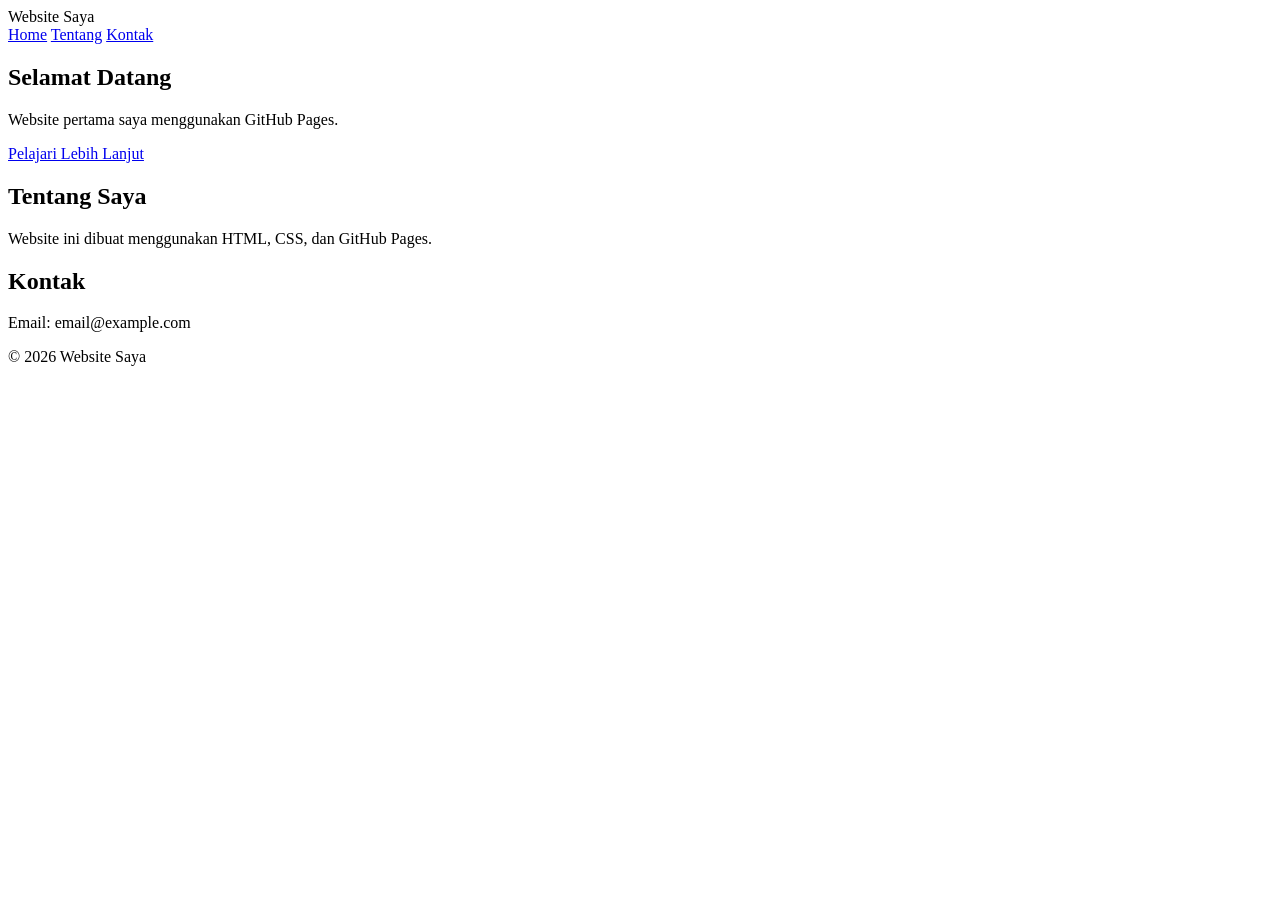
==== index.html @ 7f8ffedd "Add contact section and hero content to index.html" ====
<!DOCTYPE html> 
<html lang="id"> 
<head>    
  <meta charset="UTF-8">    
  <meta name="viewport"          content="width=device-width, initial-scale=1.0">    
  <title>Website Saya</title>    
  <link rel="stylesheet" href="style.css"> 
</head> 
  <body> 
    <header>    
      <nav class="navbar">        
        <div class="logo">Website Saya</div>        
        <div class="menu">            
          <a href="#home">Home</a>            
          <a href="#about">Tentang</a>
 <a href="#contact">Kontak</a>        
        </div>    
      </nav> 
    </header> 
    <section id="home" class="hero">    
      <div class="hero-content">        
        <h1>Selamat Datang</h1>        
        <p>Website pertama saya menggunakan GitHub Pages.</p>        
        <a href="#about" class="button">Pelajari Lebih Lanjut</a>    
      </div> </section> <section id="about" class="section">    
        <h2>Tentang Saya</h2>    
        <p>Website ini dibuat menggunakan HTML, CSS, dan GitHub Pages.</p> 
      </section> <section id="contact" class="section">    
        <h2>Kontak</h2>    
        <p>Email: email@example.com</p> 
      </section> 
    <footer>    
      <p>© 2026 Website Saya</p> 
    </footer> 
  </body> 
</html>
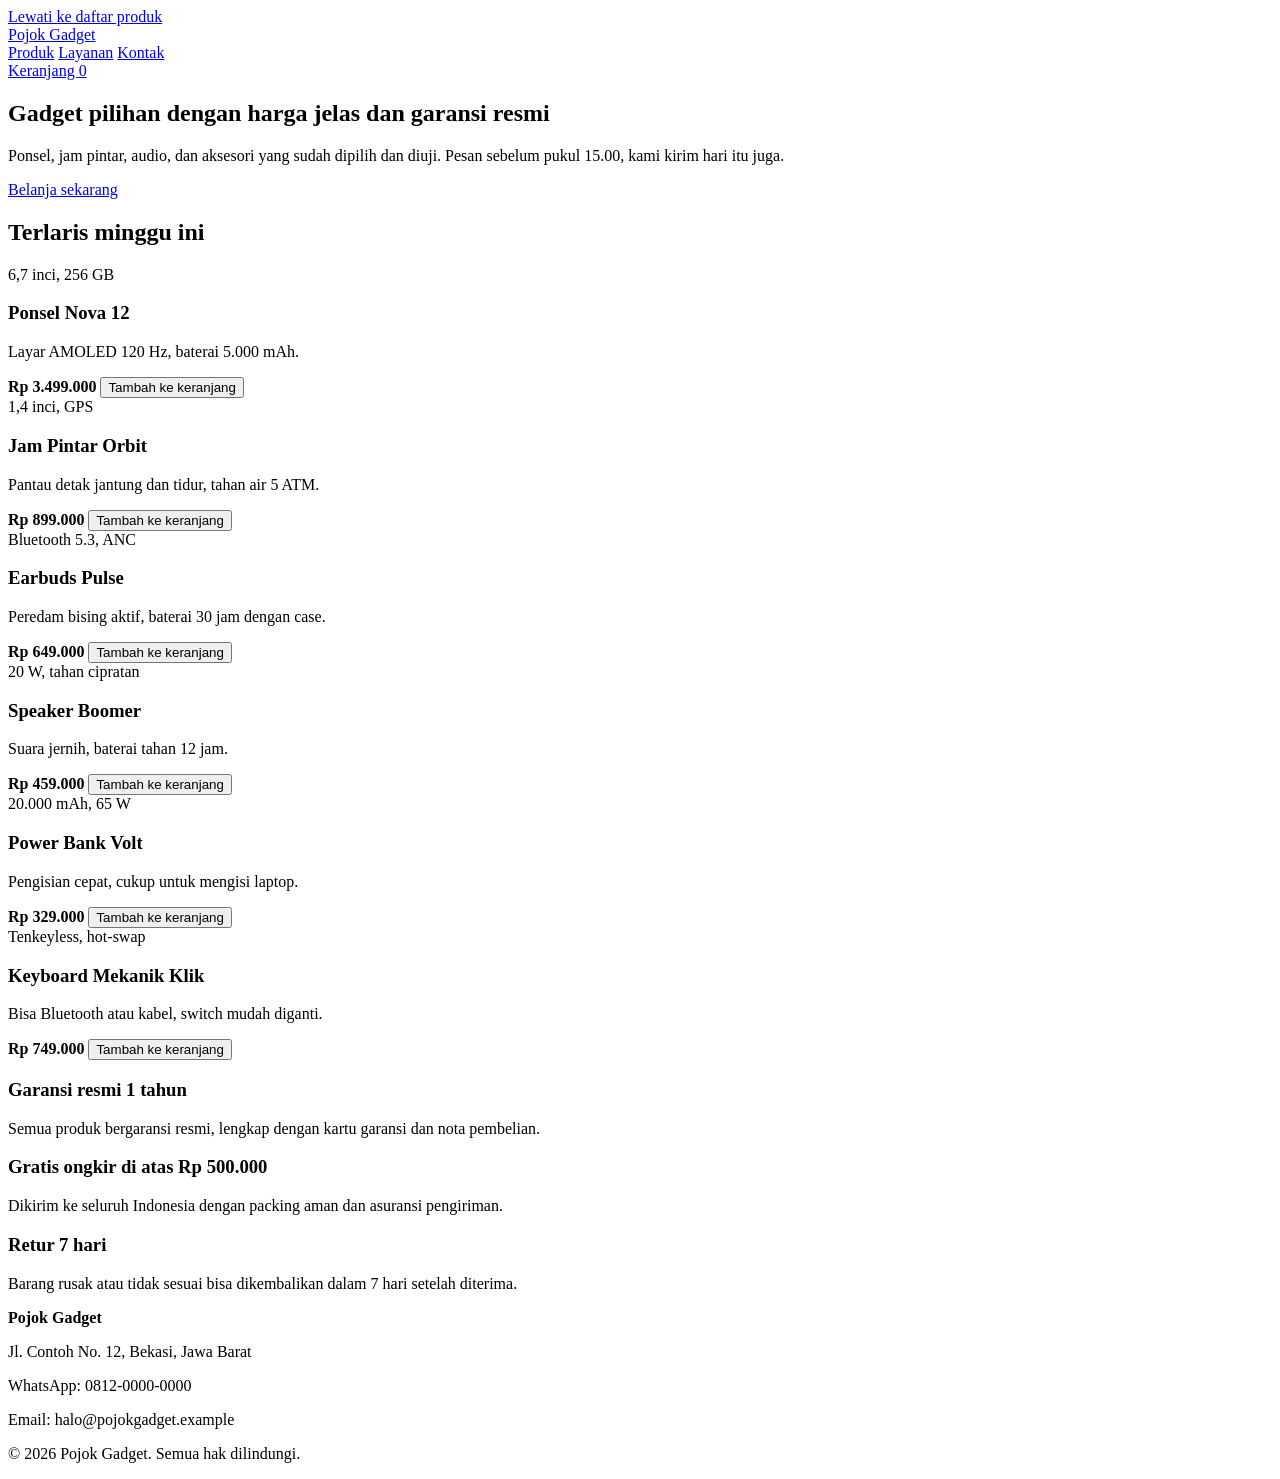
==== commit ebfe89f8: "Revamp index.html for Pojok Gadget online store Updated the website from 'Website Saya' to 'Pojok Ga" ====
--- a/index.html
+++ b/index.html
@@ -1,36 +1,135 @@
-<!DOCTYPE html> 
-<html lang="id"> 
-<head>    
-  <meta charset="UTF-8">    
-  <meta name="viewport"          content="width=device-width, initial-scale=1.0">    
-  <title>Website Saya</title>    
-  <link rel="stylesheet" href="style.css"> 
-</head> 
-  <body> 
-    <header>    
-      <nav class="navbar">        
-        <div class="logo">Website Saya</div>        
-        <div class="menu">            
-          <a href="#home">Home</a>            
-          <a href="#about">Tentang</a>
- <a href="#contact">Kontak</a>        
-        </div>    
-      </nav> 
-    </header> 
-    <section id="home" class="hero">    
-      <div class="hero-content">        
-        <h1>Selamat Datang</h1>        
-        <p>Website pertama saya menggunakan GitHub Pages.</p>        
-        <a href="#about" class="button">Pelajari Lebih Lanjut</a>    
-      </div> </section> <section id="about" class="section">    
-        <h2>Tentang Saya</h2>    
-        <p>Website ini dibuat menggunakan HTML, CSS, dan GitHub Pages.</p> 
-      </section> <section id="contact" class="section">    
-        <h2>Kontak</h2>    
-        <p>Email: email@example.com</p> 
-      </section> 
-    <footer>    
-      <p>© 2026 Website Saya</p> 
-    </footer> 
-  </body> 
+<!DOCTYPE html>
+<html lang="id">
+<head>
+  <meta charset="UTF-8">
+  <meta name="viewport" content="width=device-width, initial-scale=1">
+  <title>Pojok Gadget – Toko Gadget Online Bergaransi Resmi</title>
+  <meta name="description" content="Toko online ponsel, jam pintar, audio, dan aksesori. Harga jelas, garansi resmi, dikirim di hari yang sama.">
+  <link rel="preconnect" href="https://fonts.googleapis.com">
+  <link rel="preconnect" href="https://fonts.gstatic.com" crossorigin>
+  <link href="https://fonts.googleapis.com/css2?family=Bricolage+Grotesque:opsz,wght@12..96,400;12..96,600;12..96,800&display=swap" rel="stylesheet">
+  <link rel="stylesheet" href="style.css">
+</head>
+<body>
+  <a class="skip" href="#produk">Lewati ke daftar produk</a>
+
+  <header class="topbar">
+    <a class="brand" href="#">Pojok Gadget</a>
+    <nav aria-label="Menu utama">
+      <a href="#produk">Produk</a>
+      <a href="#layanan">Layanan</a>
+      <a href="#kontak">Kontak</a>
+    </nav>
+    <a class="cart" href="#">Keranjang <span>0</span></a>
+  </header>
+
+  <main>
+    <section class="hero">
+      <div class="hero-text">
+        <h1>Gadget pilihan dengan harga jelas dan garansi resmi</h1>
+        <p>Ponsel, jam pintar, audio, dan aksesori yang sudah dipilih dan diuji. Pesan sebelum pukul 15.00, kami kirim hari itu juga.</p>
+        <a class="btn" href="#produk">Belanja sekarang</a>
+      </div>
+      <div class="hero-devices" aria-hidden="true">
+        <div class="hd d1"></div>
+        <div class="hd d2"></div>
+        <div class="hd d3"></div>
+      </div>
+    </section>
+
+    <section class="catalog" id="produk">
+      <h2>Terlaris minggu ini</h2>
+      <div class="grid">
+
+        <article class="product">
+          <div class="shot" style="--c: var(--cobalt)"><div class="dev tall" aria-hidden="true"></div><span>6,7 inci, 256 GB</span></div>
+          <h3>Ponsel Nova 12</h3>
+          <p class="notes">Layar AMOLED 120 Hz, baterai 5.000 mAh.</p>
+          <div class="buy">
+            <strong class="price">Rp 3.499.000</strong>
+            <button class="add" type="button">Tambah ke keranjang</button>
+          </div>
+        </article>
+
+        <article class="product">
+          <div class="shot" style="--c: var(--mint)"><div class="dev round" aria-hidden="true"></div><span>1,4 inci, GPS</span></div>
+          <h3>Jam Pintar Orbit</h3>
+          <p class="notes">Pantau detak jantung dan tidur, tahan air 5 ATM.</p>
+          <div class="buy">
+            <strong class="price">Rp 899.000</strong>
+            <button class="add" type="button">Tambah ke keranjang</button>
+          </div>
+        </article>
+
+        <article class="product">
+          <div class="shot" style="--c: var(--amber)"><div class="dev round" aria-hidden="true"></div><span>Bluetooth 5.3, ANC</span></div>
+          <h3>Earbuds Pulse</h3>
+          <p class="notes">Peredam bising aktif, baterai 30 jam dengan case.</p>
+          <div class="buy">
+            <strong class="price">Rp 649.000</strong>
+            <button class="add" type="button">Tambah ke keranjang</button>
+          </div>
+        </article>
+
+        <article class="product">
+          <div class="shot" style="--c: var(--rose)"><div class="dev round" aria-hidden="true"></div><span>20 W, tahan cipratan</span></div>
+          <h3>Speaker Boomer</h3>
+          <p class="notes">Suara jernih, baterai tahan 12 jam.</p>
+          <div class="buy">
+            <strong class="price">Rp 459.000</strong>
+            <button class="add" type="button">Tambah ke keranjang</button>
+          </div>
+        </article>
+
+        <article class="product">
+          <div class="shot" style="--c: var(--silver)"><div class="dev wide" aria-hidden="true"></div><span>20.000 mAh, 65 W</span></div>
+          <h3>Power Bank Volt</h3>
+          <p class="notes">Pengisian cepat, cukup untuk mengisi laptop.</p>
+          <div class="buy">
+            <strong class="price">Rp 329.000</strong>
+            <button class="add" type="button">Tambah ke keranjang</button>
+          </div>
+        </article>
+
+        <article class="product">
+          <div class="shot" style="--c: var(--slate)"><div class="dev wide" aria-hidden="true"></div><span>Tenkeyless, hot-swap</span></div>
+          <h3>Keyboard Mekanik Klik</h3>
+          <p class="notes">Bisa Bluetooth atau kabel, switch mudah diganti.</p>
+          <div class="buy">
+            <strong class="price">Rp 749.000</strong>
+            <button class="add" type="button">Tambah ke keranjang</button>
+          </div>
+        </article>
+
+      </div>
+    </section>
+
+    <section class="services" id="layanan">
+      <div>
+        <h3>Garansi resmi 1 tahun</h3>
+        <p>Semua produk bergaransi resmi, lengkap dengan kartu garansi dan nota pembelian.</p>
+      </div>
+      <div>
+        <h3>Gratis ongkir di atas Rp 500.000</h3>
+        <p>Dikirim ke seluruh Indonesia dengan packing aman dan asuransi pengiriman.</p>
+      </div>
+      <div>
+        <h3>Retur 7 hari</h3>
+        <p>Barang rusak atau tidak sesuai bisa dikembalikan dalam 7 hari setelah diterima.</p>
+      </div>
+    </section>
+  </main>
+
+  <footer class="footer" id="kontak">
+    <div>
+      <strong>Pojok Gadget</strong>
+      <p>Jl. Contoh No. 12, Bekasi, Jawa Barat</p>
+    </div>
+    <div>
+      <p>WhatsApp: 0812-0000-0000</p>
+      <p>Email: halo@pojokgadget.example</p>
+    </div>
+    <p class="copy">© 2026 Pojok Gadget. Semua hak dilindungi.</p>
+  </footer>
+</body>
 </html>
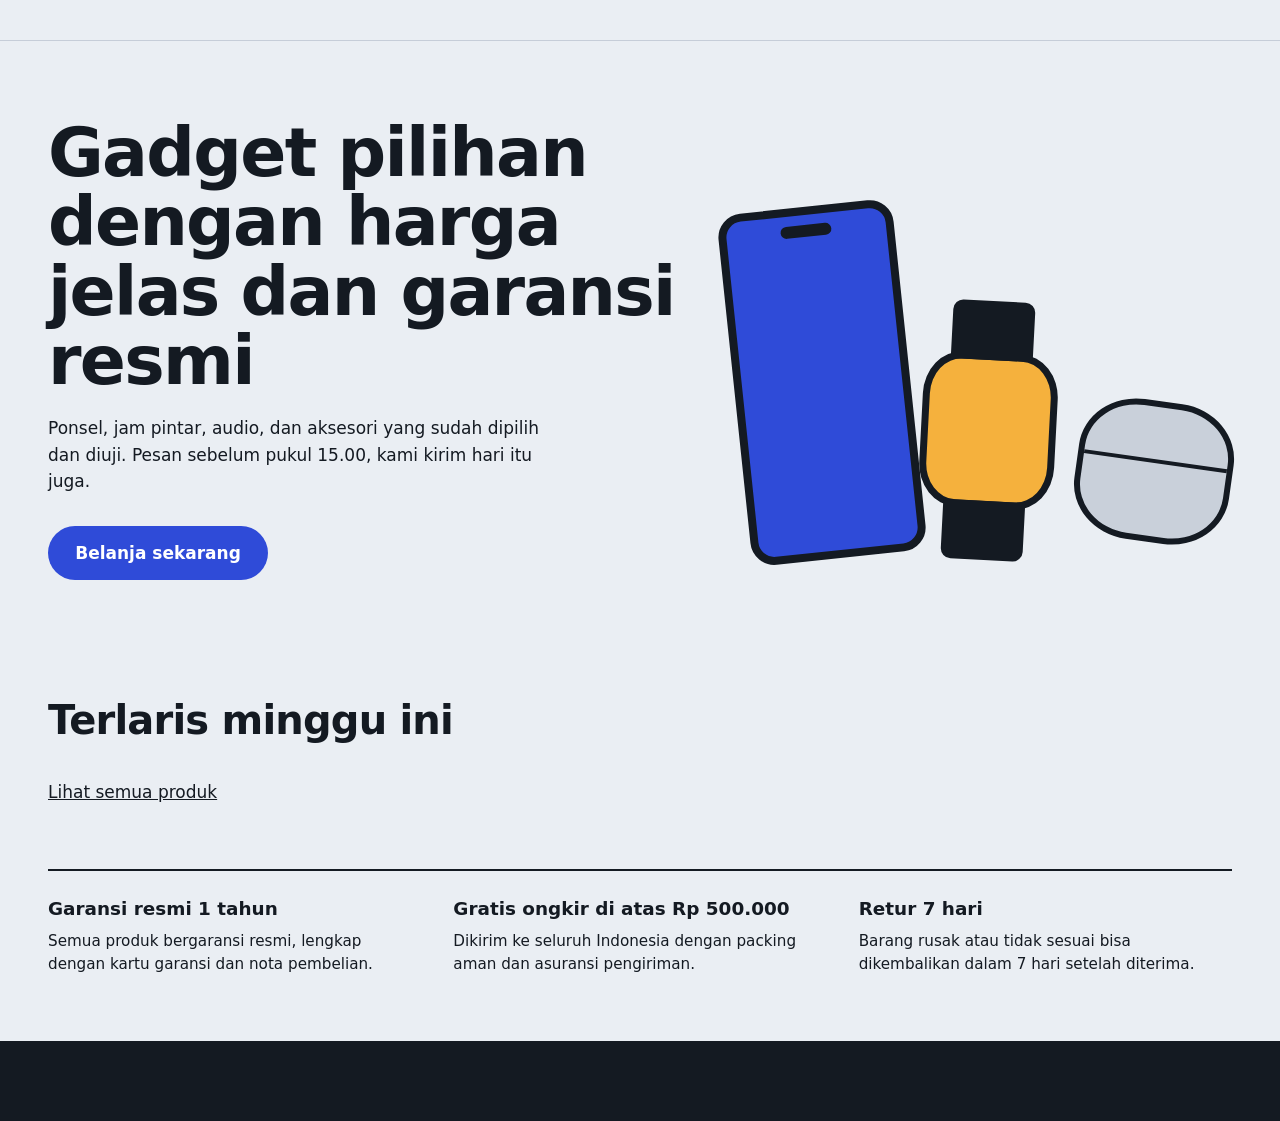
==== commit f0d8aa4f: "Refactor index.html structure and update links Updated the HTML structure by modifying the header, b" ====
--- a/index.html
+++ b/index.html
@@ -9,26 +9,17 @@
   <link rel="preconnect" href="https://fonts.gstatic.com" crossorigin>
   <link href="https://fonts.googleapis.com/css2?family=Bricolage+Grotesque:opsz,wght@12..96,400;12..96,600;12..96,800&display=swap" rel="stylesheet">
   <link rel="stylesheet" href="style.css">
+  <script src="script.js" defer></script>
 </head>
-<body>
-  <a class="skip" href="#produk">Lewati ke daftar produk</a>
-
-  <header class="topbar">
-    <a class="brand" href="#">Pojok Gadget</a>
-    <nav aria-label="Menu utama">
-      <a href="#produk">Produk</a>
-      <a href="#layanan">Layanan</a>
-      <a href="#kontak">Kontak</a>
-    </nav>
-    <a class="cart" href="#">Keranjang <span>0</span></a>
-  </header>
+<body data-page="home">
+  <header class="topbar" id="site-header"></header>
 
   <main>
     <section class="hero">
       <div class="hero-text">
         <h1>Gadget pilihan dengan harga jelas dan garansi resmi</h1>
         <p>Ponsel, jam pintar, audio, dan aksesori yang sudah dipilih dan diuji. Pesan sebelum pukul 15.00, kami kirim hari itu juga.</p>
-        <a class="btn" href="#produk">Belanja sekarang</a>
+        <a class="btn" href="produk.html">Belanja sekarang</a>
       </div>
       <div class="hero-devices" aria-hidden="true">
         <div class="hd d1"></div>
@@ -37,74 +28,15 @@
       </div>
     </section>
 
-    <section class="catalog" id="produk">
-      <h2>Terlaris minggu ini</h2>
-      <div class="grid">
-
-        <article class="product">
-          <div class="shot" style="--c: var(--cobalt)"><div class="dev tall" aria-hidden="true"></div><span>6,7 inci, 256 GB</span></div>
-          <h3>Ponsel Nova 12</h3>
-          <p class="notes">Layar AMOLED 120 Hz, baterai 5.000 mAh.</p>
-          <div class="buy">
-            <strong class="price">Rp 3.499.000</strong>
-            <button class="add" type="button">Tambah ke keranjang</button>
-          </div>
-        </article>
-
-        <article class="product">
-          <div class="shot" style="--c: var(--mint)"><div class="dev round" aria-hidden="true"></div><span>1,4 inci, GPS</span></div>
-          <h3>Jam Pintar Orbit</h3>
-          <p class="notes">Pantau detak jantung dan tidur, tahan air 5 ATM.</p>
-          <div class="buy">
-            <strong class="price">Rp 899.000</strong>
-            <button class="add" type="button">Tambah ke keranjang</button>
-          </div>
-        </article>
-
-        <article class="product">
-          <div class="shot" style="--c: var(--amber)"><div class="dev round" aria-hidden="true"></div><span>Bluetooth 5.3, ANC</span></div>
-          <h3>Earbuds Pulse</h3>
-          <p class="notes">Peredam bising aktif, baterai 30 jam dengan case.</p>
-          <div class="buy">
-            <strong class="price">Rp 649.000</strong>
-            <button class="add" type="button">Tambah ke keranjang</button>
-          </div>
-        </article>
-
-        <article class="product">
-          <div class="shot" style="--c: var(--rose)"><div class="dev round" aria-hidden="true"></div><span>20 W, tahan cipratan</span></div>
-          <h3>Speaker Boomer</h3>
-          <p class="notes">Suara jernih, baterai tahan 12 jam.</p>
-          <div class="buy">
-            <strong class="price">Rp 459.000</strong>
-            <button class="add" type="button">Tambah ke keranjang</button>
-          </div>
-        </article>
-
-        <article class="product">
-          <div class="shot" style="--c: var(--silver)"><div class="dev wide" aria-hidden="true"></div><span>20.000 mAh, 65 W</span></div>
-          <h3>Power Bank Volt</h3>
-          <p class="notes">Pengisian cepat, cukup untuk mengisi laptop.</p>
-          <div class="buy">
-            <strong class="price">Rp 329.000</strong>
-            <button class="add" type="button">Tambah ke keranjang</button>
-          </div>
-        </article>
-
-        <article class="product">
-          <div class="shot" style="--c: var(--slate)"><div class="dev wide" aria-hidden="true"></div><span>Tenkeyless, hot-swap</span></div>
-          <h3>Keyboard Mekanik Klik</h3>
-          <p class="notes">Bisa Bluetooth atau kabel, switch mudah diganti.</p>
-          <div class="buy">
-            <strong class="price">Rp 749.000</strong>
-            <button class="add" type="button">Tambah ke keranjang</button>
-          </div>
-        </article>
-
+    <section class="catalog">
+      <div class="section-head">
+        <h2>Terlaris minggu ini</h2>
+        <a class="more" href="produk.html">Lihat semua produk</a>
       </div>
+      <div class="grid" id="featured"></div>
     </section>
 
-    <section class="services" id="layanan">
+    <section class="services">
       <div>
         <h3>Garansi resmi 1 tahun</h3>
         <p>Semua produk bergaransi resmi, lengkap dengan kartu garansi dan nota pembelian.</p>
@@ -120,16 +52,6 @@
     </section>
   </main>
 
-  <footer class="footer" id="kontak">
-    <div>
-      <strong>Pojok Gadget</strong>
-      <p>Jl. Contoh No. 12, Bekasi, Jawa Barat</p>
-    </div>
-    <div>
-      <p>WhatsApp: 0812-0000-0000</p>
-      <p>Email: halo@pojokgadget.example</p>
-    </div>
-    <p class="copy">© 2026 Pojok Gadget. Semua hak dilindungi.</p>
-  </footer>
+  <footer class="footer" id="site-footer"></footer>
 </body>
 </html>
--- a/style.css
+++ b/style.css
@@ -0,0 +1,298 @@
+/* Warna utama: ganti di sini untuk mengubah tema seluruh halaman */
+:root {
+  --ink: #141a22;
+  --paper: #eaeef3;
+  --cobalt: #2f4bd8;
+  --mint: #8fd6c0;
+  --amber: #f5b13d;
+  --rose: #f2a7b8;
+  --silver: #c9d0da;
+  --slate: #5b6b85;
+  --line: #c6cdd8;
+  --pad: clamp(1rem, 4vw, 3rem);
+}
+
+* { box-sizing: border-box; margin: 0; }
+
+html { scroll-behavior: smooth; }
+
+body {
+  font-family: "Bricolage Grotesque", system-ui, -apple-system, "Segoe UI", sans-serif;
+  font-size: 1.0625rem;
+  line-height: 1.55;
+  background: var(--paper);
+  color: var(--ink);
+}
+
+a { color: inherit; }
+
+:focus-visible {
+  outline: 3px solid var(--cobalt);
+  outline-offset: 3px;
+}
+
+.skip {
+  position: absolute;
+  left: -999px;
+}
+.skip:focus {
+  left: 1rem;
+  top: 1rem;
+  z-index: 10;
+  padding: 0.5rem 1rem;
+  background: var(--ink);
+  color: var(--paper);
+}
+
+/* Header */
+.topbar {
+  display: flex;
+  flex-wrap: wrap;
+  align-items: center;
+  justify-content: space-between;
+  gap: 0.75rem 1.5rem;
+  padding: 1.25rem var(--pad);
+  border-bottom: 1px solid var(--line);
+}
+.brand {
+  font-size: 1.5rem;
+  font-weight: 800;
+  letter-spacing: -0.02em;
+  text-decoration: none;
+}
+.topbar nav {
+  display: flex;
+  gap: 1.5rem;
+}
+.topbar nav a { text-decoration: none; }
+.topbar nav a:hover { text-decoration: underline; text-underline-offset: 4px; }
+.cart {
+  padding: 0.5rem 1rem;
+  border-radius: 999px;
+  background: var(--ink);
+  color: var(--paper);
+  font-weight: 600;
+  text-decoration: none;
+}
+.cart span {
+  margin-left: 0.25rem;
+  padding: 0 0.5rem;
+  border-radius: 999px;
+  background: var(--amber);
+  color: var(--ink);
+}
+
+/* Hero */
+.hero {
+  display: grid;
+  grid-template-columns: 1.1fr 0.9fr;
+  align-items: center;
+  gap: 2rem;
+  padding: clamp(2rem, 6vw, 5rem) var(--pad);
+}
+.hero h1 {
+  max-width: 15ch;
+  font-size: clamp(2.25rem, 5.5vw, 4.25rem);
+  font-weight: 800;
+  line-height: 1.02;
+  letter-spacing: -0.025em;
+}
+.hero p {
+  max-width: 46ch;
+  margin: 1.25rem 0 2rem;
+}
+.btn {
+  display: inline-block;
+  padding: 0.85rem 1.7rem;
+  border-radius: 999px;
+  background: var(--cobalt);
+  color: #fff;
+  font-weight: 600;
+  text-decoration: none;
+}
+.btn:hover { background: #2239b3; }
+
+/* Perangkat di hero (digambar dengan CSS, tanpa gambar) */
+.hero-devices {
+  position: relative;
+  height: clamp(280px, 38vw, 420px);
+}
+.hd {
+  position: absolute;
+  background: var(--ink);
+}
+/* Ponsel */
+.d1 {
+  left: 4%;
+  bottom: 0;
+  width: 34%;
+  aspect-ratio: 9 / 18;
+  border: 8px solid var(--ink);
+  border-radius: 24px;
+  background: var(--cobalt);
+  transform: rotate(-6deg);
+}
+.d1::before {
+  content: "";
+  position: absolute;
+  top: 3%;
+  left: 50%;
+  width: 32%;
+  height: 3.5%;
+  border-radius: 999px;
+  background: var(--ink);
+  transform: translateX(-50%);
+}
+/* Jam pintar */
+.d2 {
+  left: 40%;
+  bottom: 12%;
+  z-index: 1;
+  width: 26%;
+  aspect-ratio: 1 / 1.15;
+  border: 7px solid var(--ink);
+  border-radius: 28%;
+  background: var(--amber);
+  transform: rotate(3deg);
+}
+.d2::before,
+.d2::after {
+  content: "";
+  position: absolute;
+  left: 16%;
+  right: 16%;
+  height: 42%;
+  background: var(--ink);
+}
+.d2::before { bottom: 100%; border-radius: 10px 10px 0 0; }
+.d2::after { top: 100%; border-radius: 0 0 10px 10px; }
+/* Case earbuds */
+.d3 {
+  right: 0;
+  bottom: 4%;
+  width: 30%;
+  aspect-ratio: 1.1 / 1;
+  border: 6px solid var(--ink);
+  border-radius: 38%;
+  background: var(--silver);
+  transform: rotate(8deg);
+}
+.d3::before {
+  content: "";
+  position: absolute;
+  inset: 40% 0 auto 0;
+  height: 4px;
+  background: var(--ink);
+}
+
+/* Panel produk */
+.shot {
+  position: relative;
+  display: grid;
+  place-items: center;
+  aspect-ratio: 1 / 1;
+  border-radius: 12px;
+  background: var(--c);
+  overflow: hidden;
+}
+.shot span {
+  position: absolute;
+  left: 0.9rem;
+  bottom: 0.9rem;
+  padding: 0.3rem 0.7rem;
+  border-radius: 4px;
+  background: var(--paper);
+  color: var(--ink);
+  font-size: 0.9rem;
+  font-weight: 800;
+}
+.dev {
+  background: var(--ink);
+  box-shadow: inset 0 0 0 4px rgba(255, 255, 255, 0.16);
+}
+.tall  { width: 32%; aspect-ratio: 9 / 18; border-radius: 16px; }
+.round { width: 44%; aspect-ratio: 1; border-radius: 50%; }
+.wide  { width: 62%; aspect-ratio: 2 / 1; border-radius: 12px; }
+
+/* Katalog */
+.catalog { padding: 2rem var(--pad) 4rem; }
+.catalog h2 {
+  margin-bottom: 1.75rem;
+  font-size: clamp(1.75rem, 3.5vw, 2.5rem);
+  font-weight: 800;
+  letter-spacing: -0.02em;
+}
+.grid {
+  display: grid;
+  grid-template-columns: repeat(auto-fill, minmax(250px, 1fr));
+  gap: 2.5rem 1.5rem;
+}
+.product h3 {
+  margin-top: 0.9rem;
+  font-size: 1.25rem;
+  font-weight: 800;
+}
+.notes {
+  min-height: 3em;
+  font-size: 0.95rem;
+  color: #46514f;
+}
+.buy {
+  display: flex;
+  align-items: center;
+  justify-content: space-between;
+  gap: 0.75rem;
+  margin-top: 0.75rem;
+}
+.price { font-size: 1.15rem; font-weight: 800; }
+.add {
+  padding: 0.5rem 1rem;
+  border: 2px solid var(--ink);
+  border-radius: 999px;
+  background: transparent;
+  color: var(--ink);
+  font: inherit;
+  font-size: 0.9rem;
+  font-weight: 600;
+  cursor: pointer;
+}
+.add:hover { background: var(--ink); color: var(--paper); }
+
+/* Layanan */
+.services {
+  display: grid;
+  grid-template-columns: repeat(3, 1fr);
+  gap: 2rem;
+  margin: 0 var(--pad);
+  padding: 1.5rem 0 4rem;
+  border-top: 2px solid var(--ink);
+}
+.services h3 { margin-bottom: 0.4rem; font-size: 1.15rem; font-weight: 800; }
+.services p { max-width: 38ch; font-size: 0.95rem; }
+
+/* Footer */
+.footer {
+  display: flex;
+  flex-wrap: wrap;
+  justify-content: space-between;
+  gap: 1.5rem 3rem;
+  padding: 2.5rem var(--pad);
+  background: var(--ink);
+  color: var(--paper);
+  font-size: 0.95rem;
+}
+.footer strong { font-size: 1.25rem; }
+.copy { width: 100%; opacity: 0.7; font-size: 0.85rem; }
+
+/* Layar kecil */
+@media (max-width: 760px) {
+  .hero { grid-template-columns: 1fr; }
+  .services { grid-template-columns: 1fr; gap: 1.5rem; }
+}
+
+@media (prefers-reduced-motion: no-preference) {
+  .btn, .add, .cart { transition: background 0.15s, color 0.15s; }
+}
+@media (prefers-reduced-motion: reduce) {
+  html { scroll-behavior: auto; }
+}
